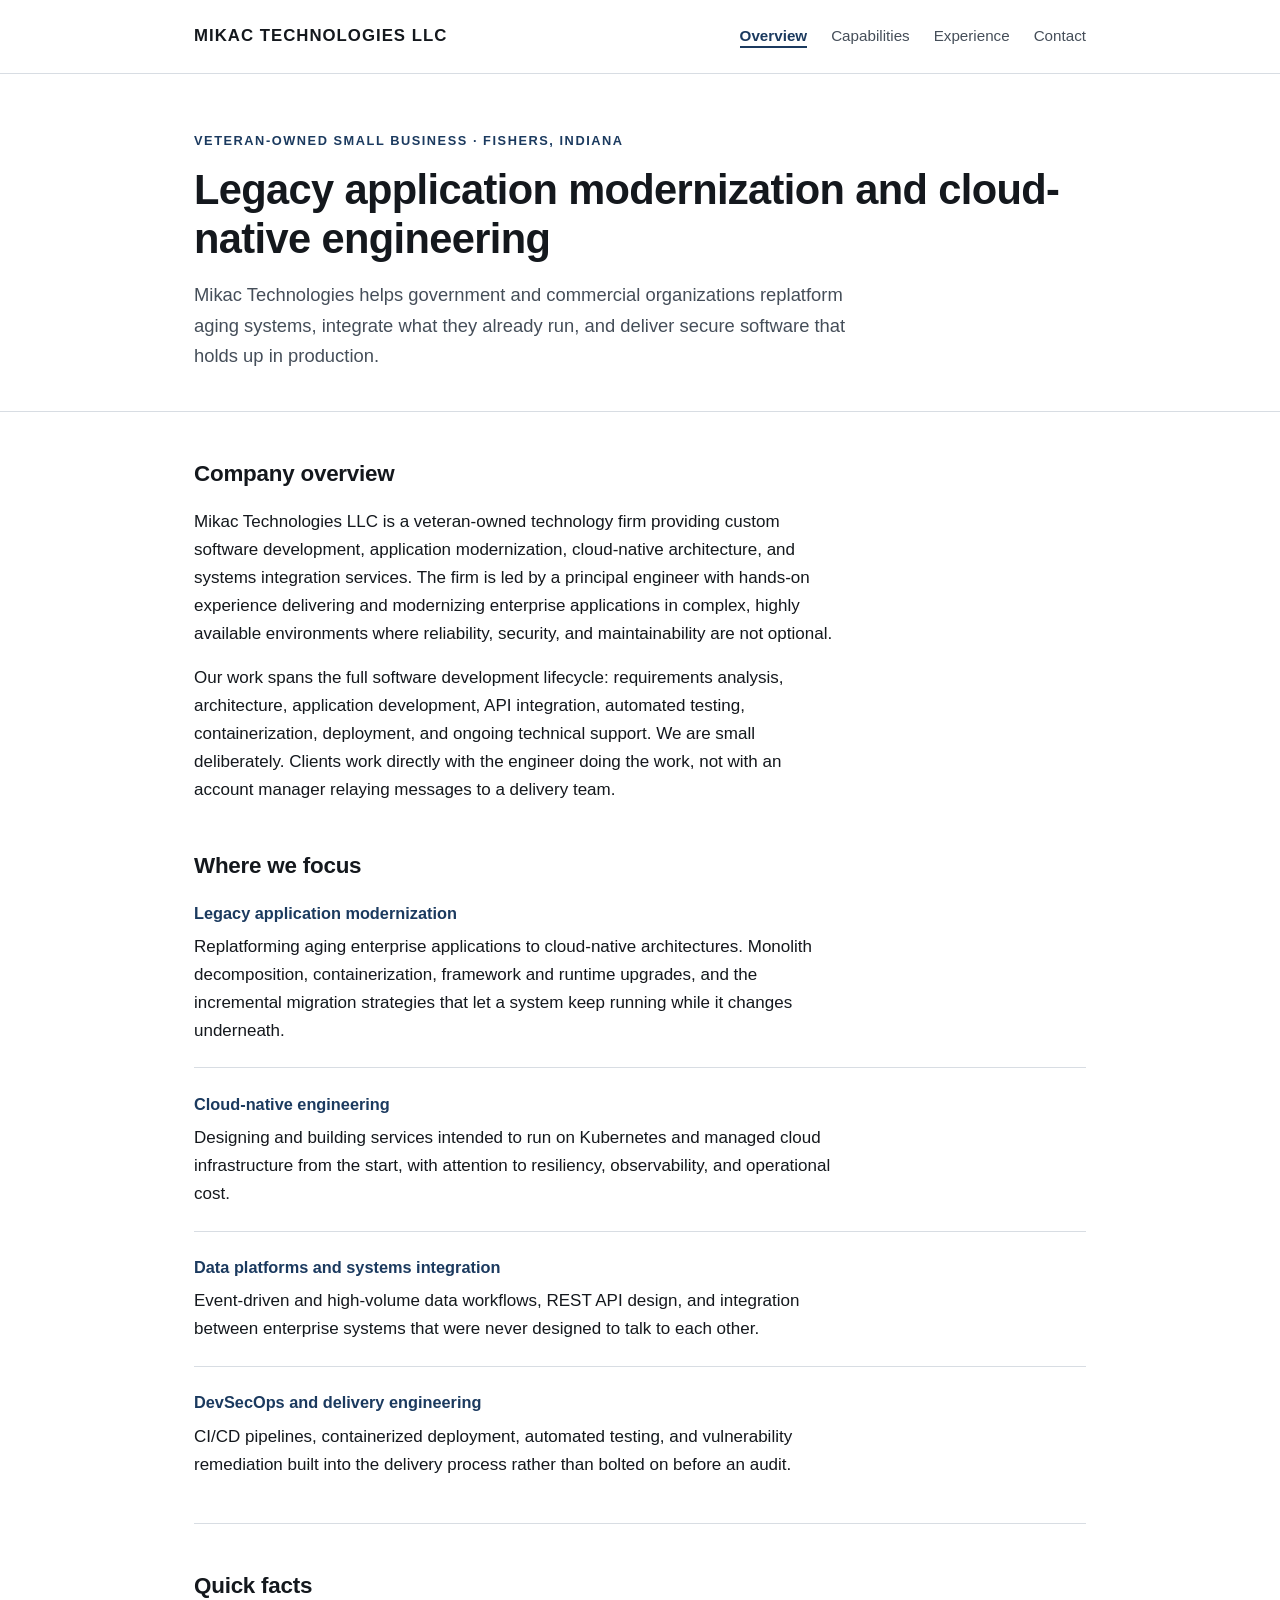
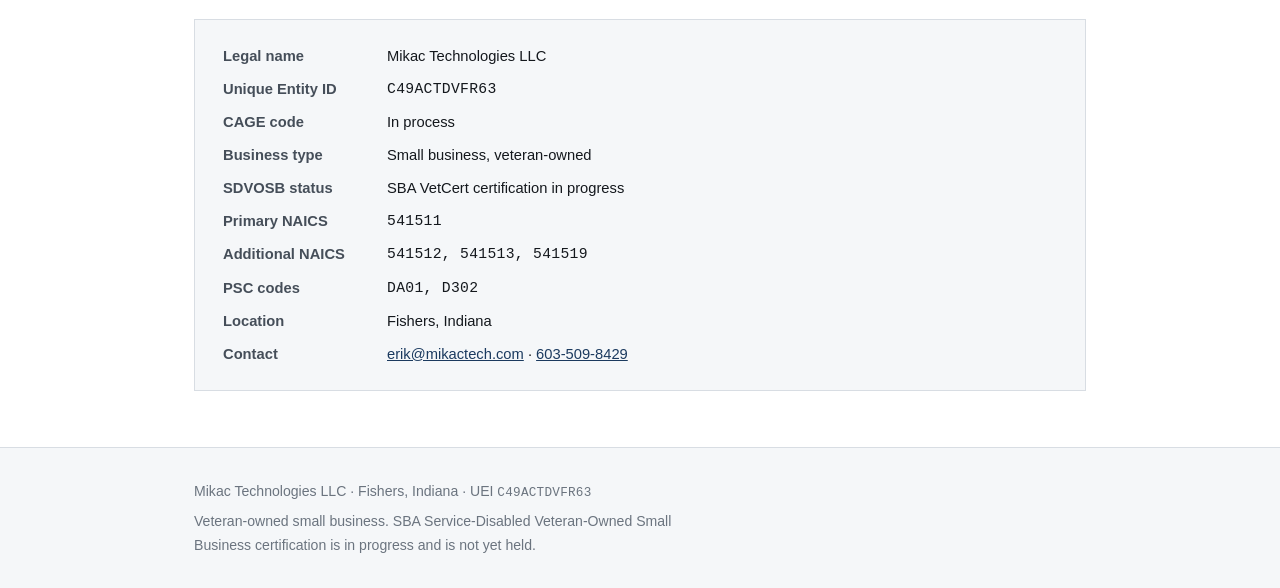
==== index.html @ 85ab5514 "Initial site" ====
<!DOCTYPE html>
<html lang="en">
<head>
<meta charset="utf-8">
<meta name="viewport" content="width=device-width, initial-scale=1">
<title>Mikac Technologies LLC — Legacy Application Modernization and Cloud-Native Engineering</title>
<meta name="description" content="Mikac Technologies LLC is a veteran-owned software engineering firm in Fishers, Indiana, specializing in legacy application modernization, cloud-native architecture, and systems integration for government and regulated industries.">
<link rel="stylesheet" href="styles.css">
</head>
<body>
<a class="skip-link" href="#main">Skip to main content</a>

<header class="site-header">
  <div class="wrap">
    <a class="wordmark" href="index.html">Mikac Technologies LLC</a>
    <nav class="site-nav" aria-label="Primary">
      <ul>
        <li><a href="index.html" aria-current="page">Overview</a></li>
        <li><a href="capabilities.html">Capabilities</a></li>
        <li><a href="experience.html">Experience</a></li>
        <li><a href="contact.html">Contact</a></li>
      </ul>
    </nav>
  </div>
</header>

<div class="hero">
  <div class="wrap">
    <p class="eyebrow">Veteran-Owned Small Business &middot; Fishers, Indiana</p>
    <h1>Legacy application modernization and cloud-native engineering</h1>
    <p class="lede">Mikac Technologies helps government and commercial organizations replatform aging systems, integrate what they already run, and deliver secure software that holds up in production.</p>
  </div>
</div>

<main id="main">
  <div class="wrap">

    <section aria-labelledby="overview">
      <h2 id="overview">Company overview</h2>
      <p>Mikac Technologies LLC is a veteran-owned technology firm providing custom software development, application modernization, cloud-native architecture, and systems integration services. The firm is led by a principal engineer with hands-on experience delivering and modernizing enterprise applications in complex, highly available environments where reliability, security, and maintainability are not optional.</p>
      <p>Our work spans the full software development lifecycle: requirements analysis, architecture, application development, API integration, automated testing, containerization, deployment, and ongoing technical support. We are small deliberately. Clients work directly with the engineer doing the work, not with an account manager relaying messages to a delivery team.</p>
    </section>

    <section aria-labelledby="focus">
      <h2 id="focus">Where we focus</h2>

      <div class="capability">
        <h3>Legacy application modernization</h3>
        <p>Replatforming aging enterprise applications to cloud-native architectures. Monolith decomposition, containerization, framework and runtime upgrades, and the incremental migration strategies that let a system keep running while it changes underneath.</p>
      </div>

      <div class="capability">
        <h3>Cloud-native engineering</h3>
        <p>Designing and building services intended to run on Kubernetes and managed cloud infrastructure from the start, with attention to resiliency, observability, and operational cost.</p>
      </div>

      <div class="capability">
        <h3>Data platforms and systems integration</h3>
        <p>Event-driven and high-volume data workflows, REST API design, and integration between enterprise systems that were never designed to talk to each other.</p>
      </div>

      <div class="capability">
        <h3>DevSecOps and delivery engineering</h3>
        <p>CI/CD pipelines, containerized deployment, automated testing, and vulnerability remediation built into the delivery process rather than bolted on before an audit.</p>
      </div>
    </section>

    <hr class="rule">

    <section aria-labelledby="quickfacts">
      <h2 id="quickfacts">Quick facts</h2>
      <div class="facts">
        <dl>
          <dt>Legal name</dt>
          <dd>Mikac Technologies LLC</dd>

          <dt>Unique Entity ID</dt>
          <dd class="mono">C49ACTDVFR63</dd>

          <dt>CAGE code</dt>
          <dd>In process</dd>

          <dt>Business type</dt>
          <dd>Small business, veteran-owned</dd>

          <dt>SDVOSB status</dt>
          <dd>SBA VetCert certification in progress</dd>

          <dt>Primary NAICS</dt>
          <dd class="mono">541511</dd>

          <dt>Additional NAICS</dt>
          <dd class="mono">541512, 541513, 541519</dd>

          <dt>PSC codes</dt>
          <dd class="mono">DA01, D302</dd>

          <dt>Location</dt>
          <dd>Fishers, Indiana</dd>

          <dt>Contact</dt>
          <dd><a href="mailto:erik@mikactech.com">erik@mikactech.com</a> &middot; <a href="tel:+16035098429">603-509-8429</a></dd>
        </dl>
      </div>
    </section>

  </div>
</main>

<footer class="site-footer">
  <div class="wrap">
    <p>Mikac Technologies LLC &middot; Fishers, Indiana &middot; UEI <span class="mono">C49ACTDVFR63</span></p>
    <p>Veteran-owned small business. SBA Service-Disabled Veteran-Owned Small Business certification is in progress and is not yet held.</p>
  </div>
</footer>

</body>
</html>
---- styles.css ----
:root {
  --ink: #14181d;
  --ink-soft: #454e59;
  --ink-faint: #6b747f;
  --accent: #1b3a5f;
  --accent-hover: #2d5a8e;
  --rule: #d8dde3;
  --surface: #f5f7f9;
  --white: #ffffff;
  --measure: 68ch;
}

*,
*::before,
*::after {
  box-sizing: border-box;
}

html {
  -webkit-text-size-adjust: 100%;
}

body {
  margin: 0;
  background: var(--white);
  color: var(--ink);
  font-family: -apple-system, BlinkMacSystemFont, "Segoe UI", Roboto, "Helvetica Neue", Arial, sans-serif;
  font-size: 17px;
  line-height: 1.65;
}

.skip-link {
  position: absolute;
  left: -9999px;
  top: 0;
  background: var(--accent);
  color: var(--white);
  padding: 0.75rem 1.25rem;
  z-index: 100;
}

.skip-link:focus {
  left: 0;
}

a {
  color: var(--accent);
}

a:hover {
  color: var(--accent-hover);
}

a:focus-visible,
button:focus-visible {
  outline: 3px solid var(--accent-hover);
  outline-offset: 2px;
}

.wrap {
  max-width: 940px;
  margin: 0 auto;
  padding: 0 1.5rem;
}

/* Header and navigation */

.site-header {
  border-bottom: 1px solid var(--rule);
  background: var(--white);
}

.site-header .wrap {
  display: flex;
  flex-wrap: wrap;
  align-items: baseline;
  justify-content: space-between;
  gap: 0.75rem 2rem;
  padding-top: 1.4rem;
  padding-bottom: 1.4rem;
}

.wordmark {
  font-size: 1.05rem;
  font-weight: 700;
  letter-spacing: 0.06em;
  text-transform: uppercase;
  color: var(--ink);
  text-decoration: none;
}

.wordmark:hover {
  color: var(--accent);
}

.site-nav ul {
  display: flex;
  flex-wrap: wrap;
  gap: 1.5rem;
  list-style: none;
  margin: 0;
  padding: 0;
}

.site-nav a {
  text-decoration: none;
  font-size: 0.95rem;
  color: var(--ink-soft);
  padding-bottom: 2px;
  border-bottom: 2px solid transparent;
}

.site-nav a:hover {
  color: var(--accent);
}

.site-nav a[aria-current="page"] {
  color: var(--accent);
  font-weight: 600;
  border-bottom-color: var(--accent);
}

/* Hero */

.hero {
  padding: 3.5rem 0 2.5rem;
  border-bottom: 1px solid var(--rule);
}

.hero h1 {
  margin: 0 0 1rem;
  font-size: clamp(1.85rem, 4.5vw, 2.6rem);
  line-height: 1.2;
  letter-spacing: -0.015em;
}

.hero .lede {
  max-width: var(--measure);
  margin: 0;
  font-size: 1.15rem;
  color: var(--ink-soft);
}

.eyebrow {
  margin: 0 0 0.85rem;
  font-size: 0.8rem;
  font-weight: 700;
  letter-spacing: 0.12em;
  text-transform: uppercase;
  color: var(--accent);
}

/* Main content */

main {
  padding: 2.75rem 0 3.5rem;
}

main h2 {
  margin: 2.75rem 0 0.9rem;
  font-size: 1.4rem;
  letter-spacing: -0.01em;
}

main > .wrap > h2:first-child,
main section:first-of-type h2 {
  margin-top: 0;
}

main h3 {
  margin: 1.75rem 0 0.4rem;
  font-size: 1.02rem;
  color: var(--accent);
}

main p,
main li {
  max-width: var(--measure);
}

main p {
  margin: 0 0 1rem;
}

section {
  margin-bottom: 2.5rem;
}

section:last-child {
  margin-bottom: 0;
}

.rule {
  border: 0;
  border-top: 1px solid var(--rule);
  margin: 2.75rem 0;
}

/* Lists */

.plain-list {
  margin: 0 0 1rem;
  padding-left: 1.25rem;
}

.plain-list li {
  margin-bottom: 0.5rem;
}

.columns {
  display: grid;
  grid-template-columns: repeat(auto-fit, minmax(255px, 1fr));
  gap: 0 2.5rem;
}

.columns ul {
  max-width: none;
}

.columns li {
  max-width: none;
}

/* Fact panel */

.facts {
  background: var(--surface);
  border: 1px solid var(--rule);
  padding: 1.5rem 1.75rem;
  margin: 0;
}

.facts dl {
  display: grid;
  grid-template-columns: minmax(140px, auto) 1fr;
  gap: 0.55rem 1.5rem;
  margin: 0;
}

.facts dt {
  font-weight: 600;
  color: var(--ink-soft);
  font-size: 0.92rem;
}

.facts dd {
  margin: 0;
  font-size: 0.92rem;
}

.mono {
  font-family: ui-monospace, SFMono-Regular, Menlo, Consolas, monospace;
  font-size: 0.9em;
  letter-spacing: 0.02em;
}

/* Principal portrait */

.principal {
  display: flex;
  align-items: flex-start;
  gap: 1.75rem;
}

.principal-body {
  flex: 1 1 0;
}

.principal-body p {
  margin: 0;
}

.principal-body .meta {
  margin-top: 0.7rem;
  font-size: 0.93rem;
}

.portrait {
  flex: 0 0 auto;
  width: 176px;
  height: auto;
  border: 1px solid var(--rule);
  display: block;
}

@media (max-width: 620px) {
  .principal {
    flex-direction: column;
    gap: 1.1rem;
  }

  .portrait {
    width: 148px;
  }
}

/* Capability blocks */

.capability {
  border-top: 1px solid var(--rule);
  padding-top: 1.4rem;
  margin-top: 1.4rem;
}

.capability:first-of-type {
  border-top: 0;
  padding-top: 0;
  margin-top: 0;
}

.capability h3 {
  margin-top: 0;
}

/* Status notice */

.notice {
  border-left: 3px solid var(--accent);
  background: var(--surface);
  padding: 1rem 1.25rem;
  margin: 0 0 1.75rem;
}

.notice p {
  margin: 0;
  font-size: 0.94rem;
  color: var(--ink-soft);
}

/* Contact */

.contact-grid {
  display: grid;
  grid-template-columns: repeat(auto-fit, minmax(260px, 1fr));
  gap: 2rem;
}

/* Footer */

.site-footer {
  border-top: 1px solid var(--rule);
  background: var(--surface);
  padding: 2rem 0;
  font-size: 0.88rem;
  color: var(--ink-faint);
}

.site-footer p {
  margin: 0 0 0.4rem;
  max-width: var(--measure);
}

.site-footer p:last-child {
  margin-bottom: 0;
}

@media (max-width: 540px) {
  .facts dl {
    grid-template-columns: 1fr;
    gap: 0.15rem;
  }

  .facts dt {
    margin-top: 0.6rem;
  }
}

@media print {
  .site-nav,
  .skip-link,
  .site-footer {
    display: none;
  }

  body {
    font-size: 11pt;
    color: #000;
  }

  .hero {
    padding-top: 0;
  }

  a {
    color: #000;
    text-decoration: none;
  }

  .facts {
    background: none;
  }

  .portrait {
    display: none;
  }
}
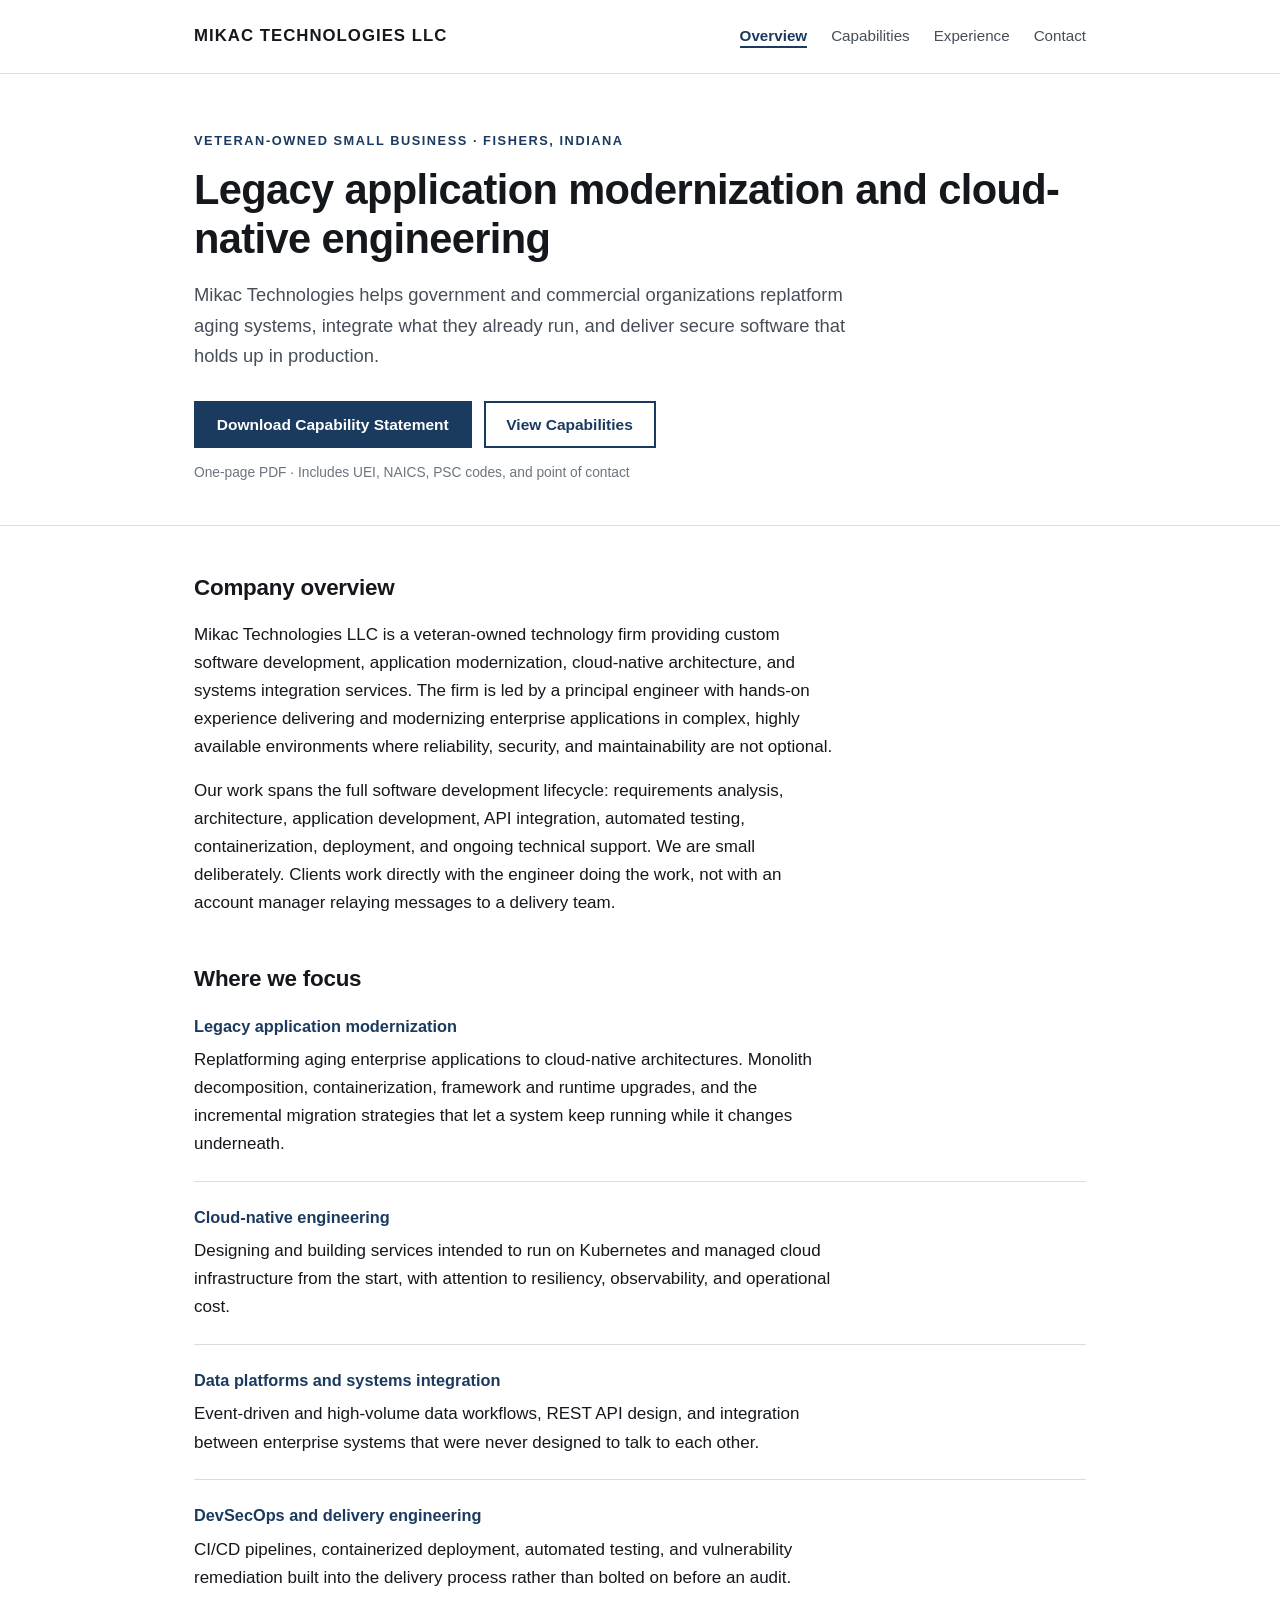
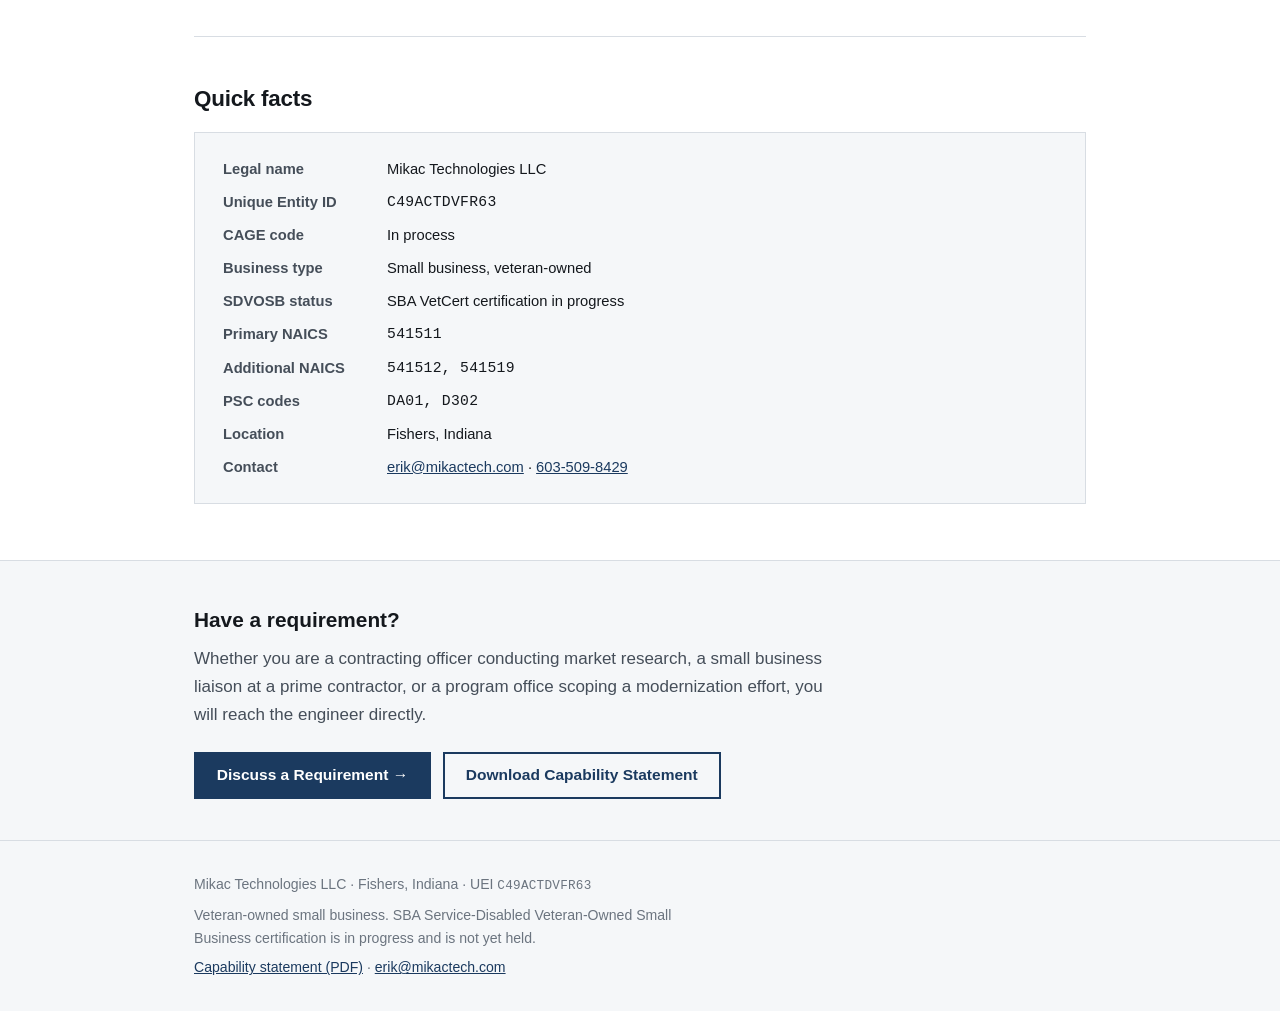
==== commit 8c51e578: "Add capability statement download and requirement CTAs. Publish a one-page PDF, surface discuss/down" ====
--- a/index.html
+++ b/index.html
@@ -29,6 +29,11 @@
     <p class="eyebrow">Veteran-Owned Small Business &middot; Fishers, Indiana</p>
     <h1>Legacy application modernization and cloud-native engineering</h1>
     <p class="lede">Mikac Technologies helps government and commercial organizations replatform aging systems, integrate what they already run, and deliver secure software that holds up in production.</p>
+    <div class="cta-row">
+      <a class="btn btn-primary" href="Mikac-Technologies-Capability-Statement.pdf" download>Download Capability Statement</a>
+      <a class="btn btn-secondary" href="capabilities.html">View Capabilities</a>
+    </div>
+    <p class="cta-note">One-page PDF &middot; Includes UEI, NAICS, PSC codes, and point of contact</p>
   </div>
 </div>
 
@@ -90,7 +95,7 @@
           <dd class="mono">541511</dd>
 
           <dt>Additional NAICS</dt>
-          <dd class="mono">541512, 541513, 541519</dd>
+          <dd class="mono">541512, 541519</dd>
 
           <dt>PSC codes</dt>
           <dd class="mono">DA01, D302</dd>
@@ -107,10 +112,22 @@
   </div>
 </main>
 
+<div class="cta-band">
+  <div class="wrap">
+    <h2>Have a requirement?</h2>
+    <p>Whether you are a contracting officer conducting market research, a small business liaison at a prime contractor, or a program office scoping a modernization effort, you will reach the engineer directly.</p>
+    <div class="cta-row">
+      <a class="btn btn-primary" href="mailto:erik@mikactech.com?subject=Federal%20Contracting%20Inquiry">Discuss a Requirement &rarr;</a>
+      <a class="btn btn-secondary" href="Mikac-Technologies-Capability-Statement.pdf" download>Download Capability Statement</a>
+    </div>
+  </div>
+</div>
+
 <footer class="site-footer">
   <div class="wrap">
     <p>Mikac Technologies LLC &middot; Fishers, Indiana &middot; UEI <span class="mono">C49ACTDVFR63</span></p>
     <p>Veteran-owned small business. SBA Service-Disabled Veteran-Owned Small Business certification is in progress and is not yet held.</p>
+    <p><a href="Mikac-Technologies-Capability-Statement.pdf" download>Capability statement (PDF)</a> &middot; <a href="mailto:erik@mikactech.com?subject=Federal%20Contracting%20Inquiry">erik@mikactech.com</a></p>
   </div>
 </footer>
 
--- a/styles.css
+++ b/styles.css
@@ -150,6 +150,81 @@
   color: var(--accent);
 }
 
+/* Buttons and calls to action */
+
+.cta-row {
+  display: flex;
+  flex-wrap: wrap;
+  gap: 0.75rem;
+  margin-top: 1.85rem;
+}
+
+.btn {
+  display: inline-block;
+  padding: 0.72rem 1.3rem;
+  border: 2px solid var(--accent);
+  font-size: 0.97rem;
+  font-weight: 600;
+  line-height: 1.3;
+  text-decoration: none;
+  transition: background-color 0.12s ease, border-color 0.12s ease;
+}
+
+.btn-primary {
+  background: var(--accent);
+  color: var(--white);
+}
+
+.btn-primary:hover {
+  background: var(--accent-hover);
+  border-color: var(--accent-hover);
+  color: var(--white);
+}
+
+.btn-secondary {
+  background: transparent;
+  color: var(--accent);
+}
+
+.btn-secondary:hover {
+  background: var(--surface);
+  color: var(--accent);
+}
+
+.cta-note {
+  margin: 0.85rem 0 0;
+  font-size: 0.86rem;
+  color: var(--ink-faint);
+}
+
+.cta-band {
+  border-top: 1px solid var(--rule);
+  background: var(--surface);
+  padding: 2.6rem 0;
+}
+
+.cta-band h2 {
+  margin: 0 0 0.5rem;
+  font-size: 1.3rem;
+}
+
+.cta-band p {
+  max-width: var(--measure);
+  margin: 0;
+  color: var(--ink-soft);
+}
+
+.cta-band .cta-row {
+  margin-top: 1.4rem;
+}
+
+@media (max-width: 460px) {
+  .cta-row .btn {
+    width: 100%;
+    text-align: center;
+  }
+}
+
 /* Main content */
 
 main {
@@ -368,7 +443,10 @@
 @media print {
   .site-nav,
   .skip-link,
-  .site-footer {
+  .site-footer,
+  .cta-row,
+  .cta-note,
+  .cta-band {
     display: none;
   }
 
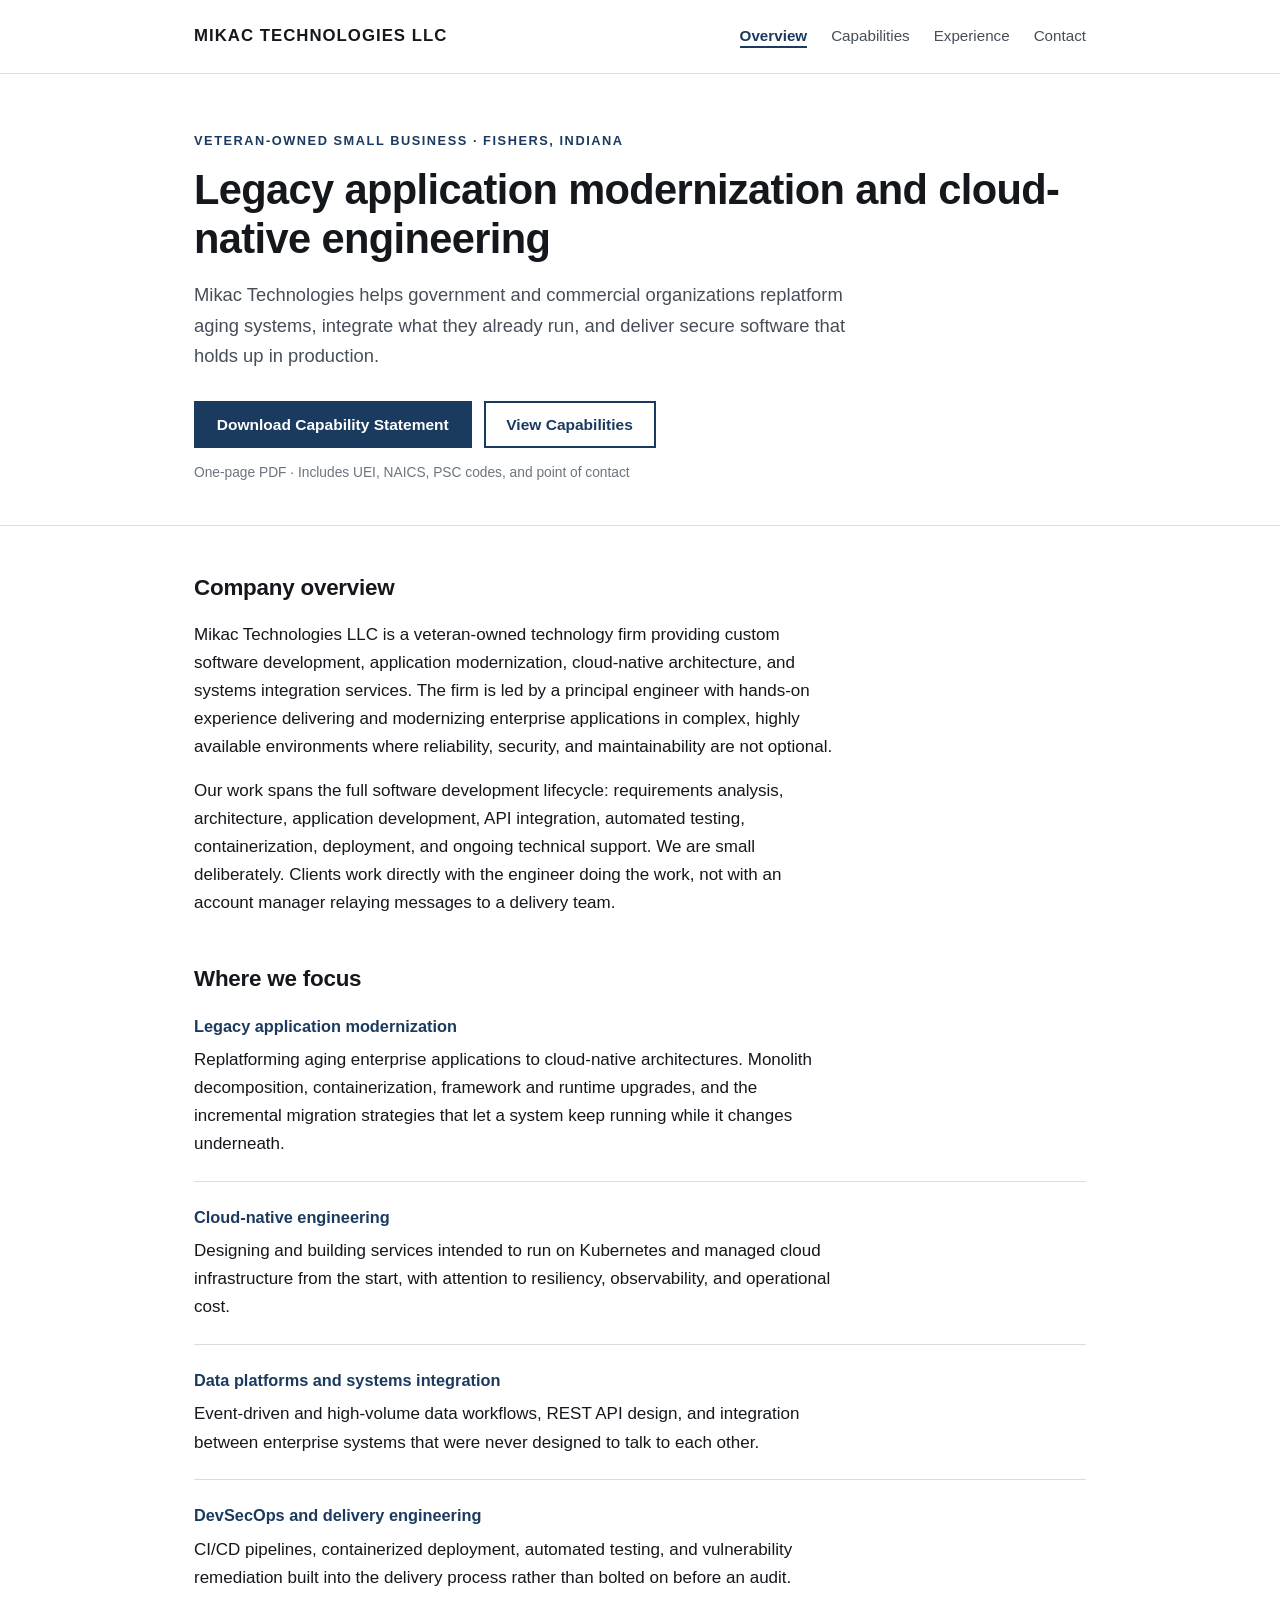
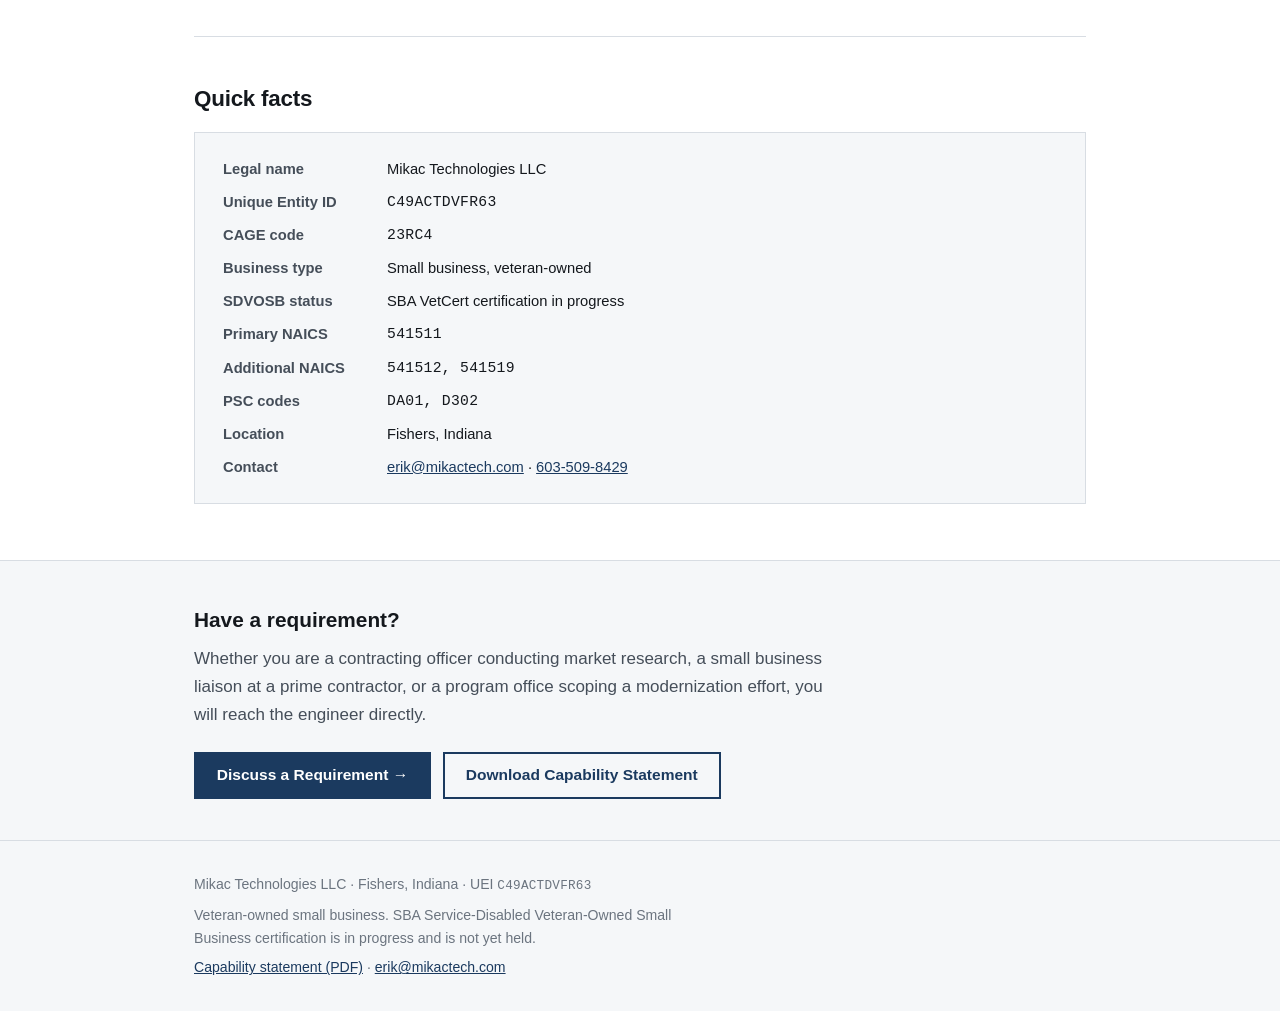
==== commit 35cb7063: "updated cage code" ====
--- a/index.html
+++ b/index.html
@@ -83,7 +83,7 @@
           <dd class="mono">C49ACTDVFR63</dd>
 
           <dt>CAGE code</dt>
-          <dd>In process</dd>
+          <dd class="mono">23RC4</dd>
 
           <dt>Business type</dt>
           <dd>Small business, veteran-owned</dd>
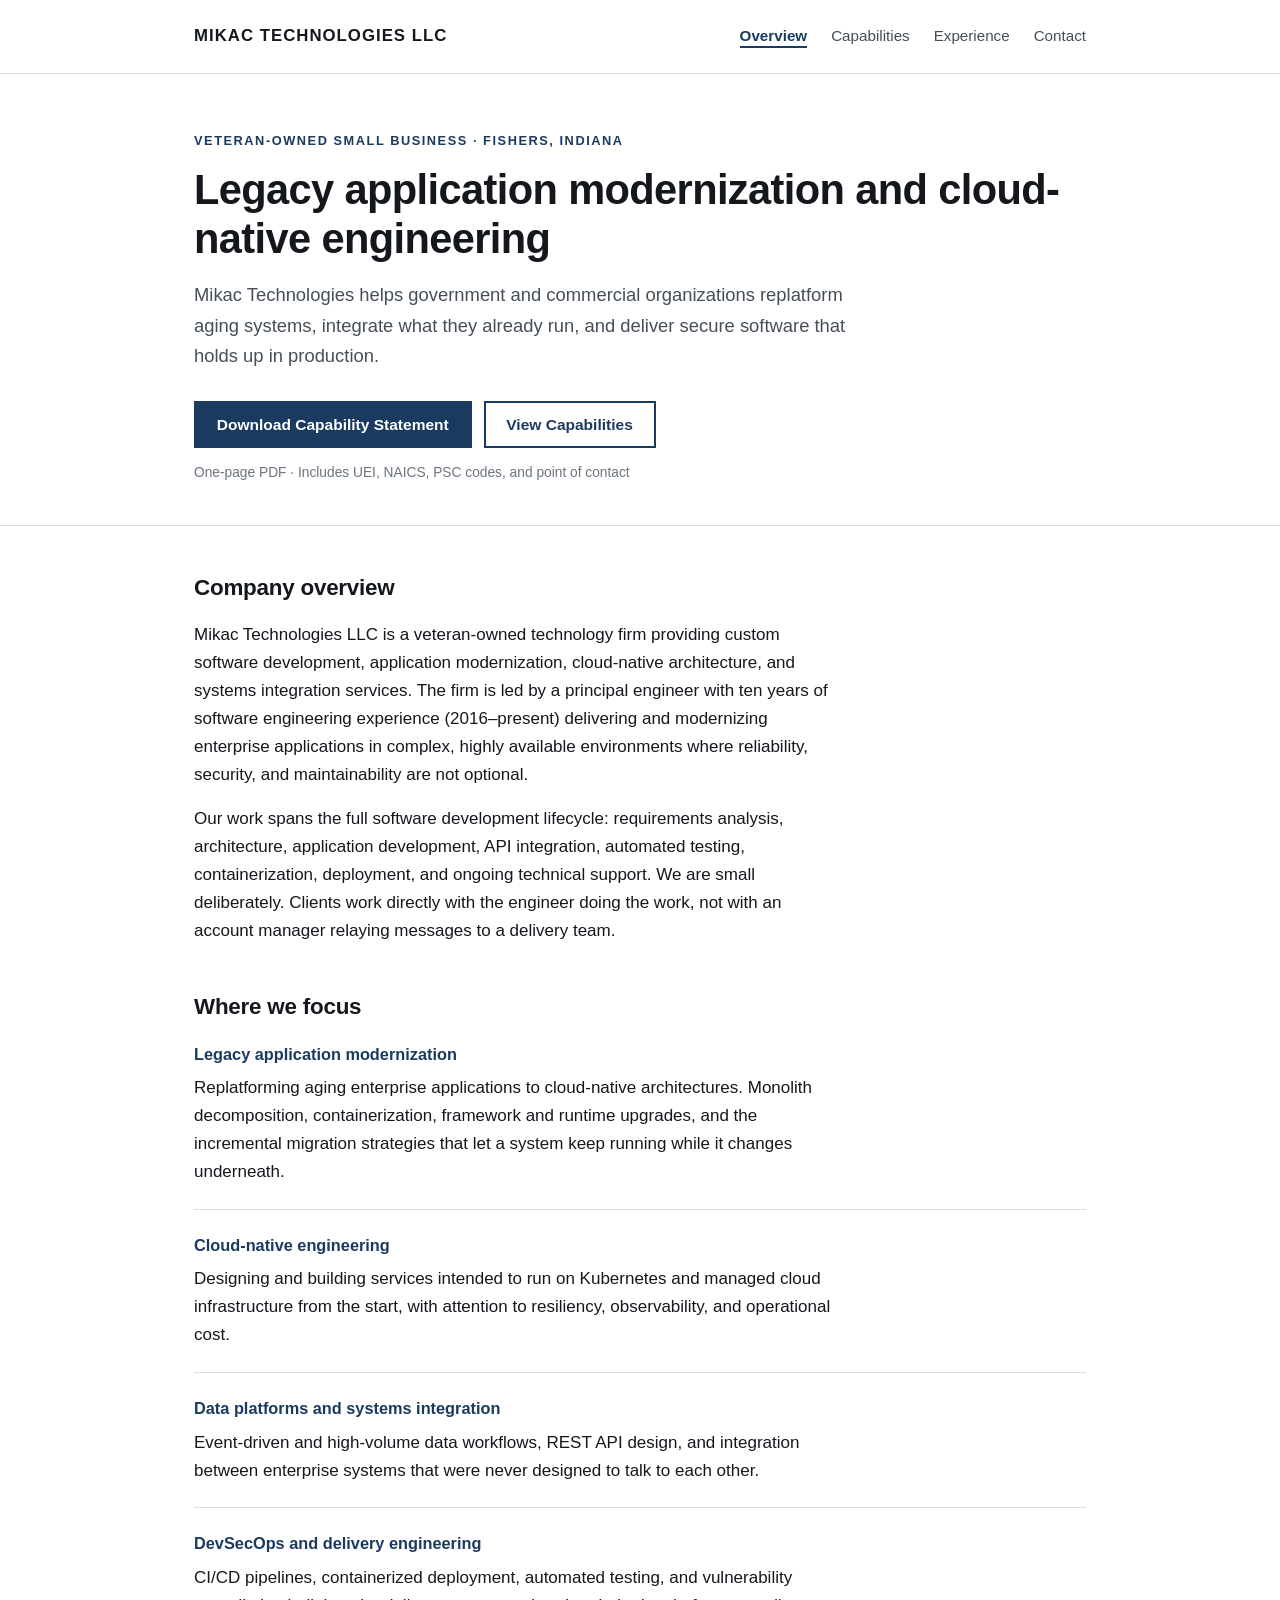
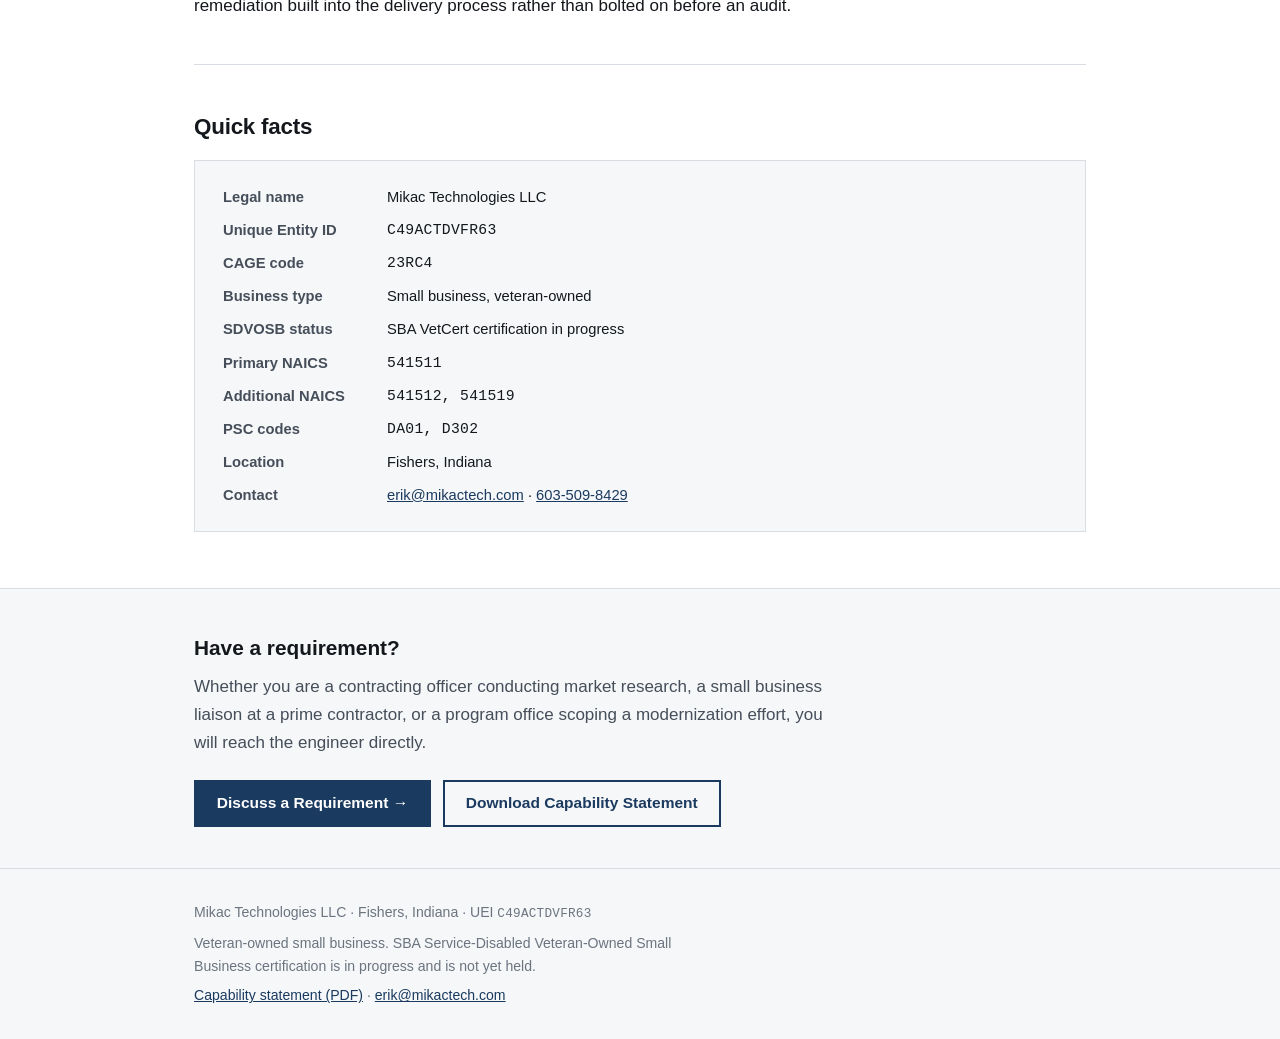
==== commit 798b5c46: "State the principal's ten years of software engineering experience (2016–present) on the site and on" ====
--- a/index.html
+++ b/index.html
@@ -42,7 +42,7 @@
 
     <section aria-labelledby="overview">
       <h2 id="overview">Company overview</h2>
-      <p>Mikac Technologies LLC is a veteran-owned technology firm providing custom software development, application modernization, cloud-native architecture, and systems integration services. The firm is led by a principal engineer with hands-on experience delivering and modernizing enterprise applications in complex, highly available environments where reliability, security, and maintainability are not optional.</p>
+      <p>Mikac Technologies LLC is a veteran-owned technology firm providing custom software development, application modernization, cloud-native architecture, and systems integration services. The firm is led by a principal engineer with ten years of software engineering experience (2016–present) delivering and modernizing enterprise applications in complex, highly available environments where reliability, security, and maintainability are not optional.</p>
       <p>Our work spans the full software development lifecycle: requirements analysis, architecture, application development, API integration, automated testing, containerization, deployment, and ongoing technical support. We are small deliberately. Clients work directly with the engineer doing the work, not with an account manager relaying messages to a delivery team.</p>
     </section>
 
